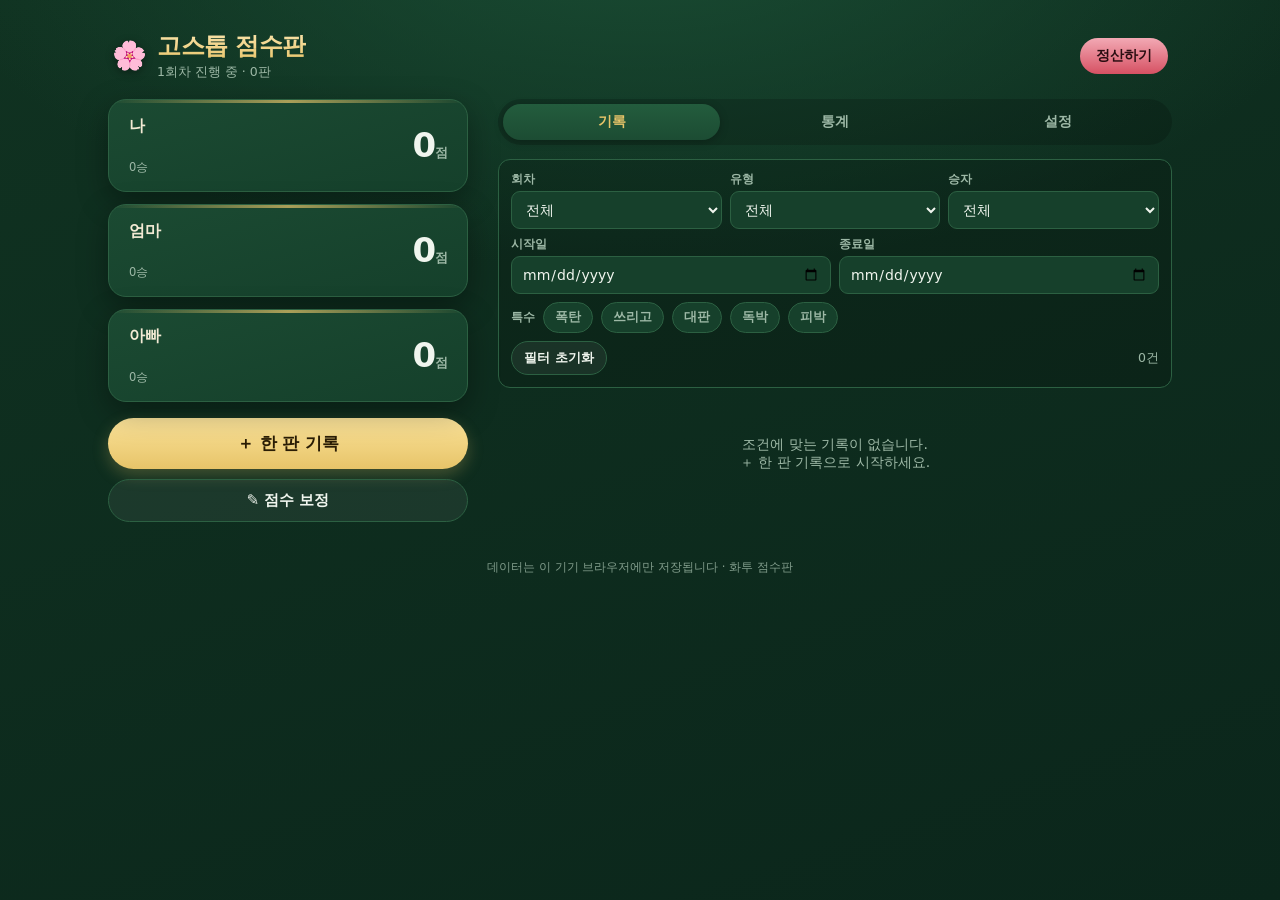
==== index.html @ 6a01e630 "고스톱 점수판 초기 버전 3인(나·엄마·아빠) 고스톱 점수 기록·누적·정산 웹앱. - 점수 엔진(피박·폭탄·쓰리고·대판·독박, 곱연산 중첩, 제로섬) - 정산 회차 관리, 점수 보" ====
<!DOCTYPE html>
<html lang="ko">
<head>
  <meta charset="UTF-8" />
  <meta name="viewport" content="width=device-width, initial-scale=1.0, maximum-scale=1.0, user-scalable=no" />
  <meta name="theme-color" content="#0e2b1f" />
  <title>고스톱 점수판</title>
  <link rel="icon" href="data:image/svg+xml,%3Csvg xmlns='http://www.w3.org/2000/svg' viewBox='0 0 100 100'%3E%3Ctext y='.9em' font-size='90'%3E%F0%9F%8C%B8%3C/text%3E%3C/svg%3E" />
  <!-- PWA: 설치형 웹앱 + 오프라인 -->
  <link rel="manifest" href="manifest.webmanifest" />
  <meta name="mobile-web-app-capable" content="yes" />
  <meta name="apple-mobile-web-app-capable" content="yes" />
  <meta name="apple-mobile-web-app-status-bar-style" content="black-translucent" />
  <meta name="apple-mobile-web-app-title" content="고스톱 점수판" />
  <link rel="apple-touch-icon" href="icons/apple-touch-icon.png" />
  <link rel="stylesheet" href="css/styles.css" />
</head>
<body>
  <div class="app">
    <!-- 헤더 -->
    <header class="app-header">
      <div class="brand">
        <span class="brand-mark" aria-hidden="true">🌸</span>
        <div class="brand-text">
          <h1>고스톱 점수판</h1>
          <p class="period-indicator" id="periodIndicator">현재 회차</p>
        </div>
      </div>
      <button class="btn btn-settle" id="btnSettle" type="button">정산하기</button>
    </header>

    <main class="content">
      <div class="side-col">
      <!-- 누적 점수판 -->
      <section class="standings" id="standings" aria-label="현재 누적 점수"></section>

      <!-- 주요 액션 -->
      <div class="primary-actions">
        <button class="btn btn-primary btn-add" id="btnAddGame" type="button">＋ 한 판 기록</button>
        <button class="btn btn-ghost" id="btnAddCorrection" type="button">✎ 점수 보정</button>
      </div>
      </div><!-- /side-col -->

      <div class="main-col">
      <!-- 탭 -->
      <nav class="tabs" id="tabs" role="tablist">
        <button class="tab is-active" data-tab="history" role="tab" type="button">기록</button>
        <button class="tab" data-tab="stats" role="tab" type="button">통계</button>
        <button class="tab" data-tab="settings" role="tab" type="button">설정</button>
      </nav>

      <!-- 기록 탭 -->
      <section class="tab-panel" id="panel-history" role="tabpanel">
        <div class="filter-bar" id="filterBar">
          <div class="filter-row">
            <label class="field">
              <span class="field-label">회차</span>
              <select id="fPeriod"></select>
            </label>
            <label class="field">
              <span class="field-label">유형</span>
              <select id="fType">
                <option value="">전체</option>
                <option value="game">게임</option>
                <option value="correction">보정</option>
                <option value="settlement">정산</option>
              </select>
            </label>
            <label class="field">
              <span class="field-label">승자</span>
              <select id="fWinner">
                <option value="">전체</option>
                <option value="me">나</option>
                <option value="mom">엄마</option>
                <option value="dad">아빠</option>
              </select>
            </label>
          </div>
          <div class="filter-row">
            <label class="field">
              <span class="field-label">시작일</span>
              <input type="date" id="fFrom" />
            </label>
            <label class="field">
              <span class="field-label">종료일</span>
              <input type="date" id="fTo" />
            </label>
          </div>
          <div class="filter-row chips-row" id="fSpecials">
            <span class="field-label">특수</span>
            <button class="chip chip-sm" data-special="bomb" type="button">폭탄</button>
            <button class="chip chip-sm" data-special="threeGo" type="button">쓰리고</button>
            <button class="chip chip-sm" data-special="daepan" type="button">대판</button>
            <button class="chip chip-sm" data-special="dokbak" type="button">독박</button>
            <button class="chip chip-sm" data-special="pibak" type="button">피박</button>
          </div>
          <div class="filter-row">
            <button class="btn btn-ghost btn-sm" id="btnClearFilter" type="button">필터 초기화</button>
            <span class="filter-count" id="filterCount"></span>
          </div>
        </div>
        <ul class="record-list" id="recordList"></ul>
      </section>

      <!-- 통계 탭 -->
      <section class="tab-panel hidden" id="panel-stats" role="tabpanel">
        <div class="scope-toggle" id="statScope">
          <button class="seg is-active" data-scope="current" type="button">현재 회차</button>
          <button class="seg" data-scope="all" type="button">통산 전체</button>
          <button class="seg" data-scope="period" type="button">지난 회차</button>
        </div>
        <div id="statPeriodPick" class="hidden">
          <label class="field">
            <span class="field-label">회차 선택</span>
            <select id="statPeriodSelect"></select>
          </label>
        </div>
        <div id="statsBody"></div>
      </section>

      <!-- 설정 탭 -->
      <section class="tab-panel hidden" id="panel-settings" role="tabpanel">
        <div class="card setting-card">
          <h3>점당 금액</h3>
          <p class="muted">정산 시 점수를 금액으로 환산해 보여줍니다. 0이면 점수만 표시합니다.</p>
          <label class="field inline">
            <input type="number" id="perPoint" min="0" step="10" />
            <span>원 / 점</span>
          </label>
        </div>
        <div class="card setting-card">
          <h3>데이터 백업 · 복원 · 기기 이전</h3>
          <p class="muted">전체 기록을 파일로 저장하거나, 다른 기기로 옮길 땐 <b>텍스트로 복사</b>해 다른 기기의 <b>붙여넣기로 복원</b>에 붙여넣으세요. 복원하면 현재 데이터를 덮어씁니다.</p>
          <div class="setting-actions">
            <button class="btn btn-ghost" id="btnCopyData" type="button">📋 텍스트로 복사</button>
            <button class="btn btn-ghost" id="btnPasteData" type="button">📥 붙여넣기로 복원</button>
          </div>
          <div class="setting-actions" style="margin-top:8px">
            <button class="btn btn-ghost" id="btnExport" type="button">⬇ 파일로 내보내기</button>
            <button class="btn btn-ghost" id="btnImport" type="button">⬆ 파일에서 가져오기</button>
            <input type="file" id="importFile" accept="application/json,.json" hidden />
          </div>
        </div>
        <div class="card setting-card">
          <h3>정산 이력</h3>
          <div id="settlementHistory"></div>
        </div>
        <div class="card setting-card danger-card">
          <h3>전체 초기화</h3>
          <p class="muted">모든 기록을 삭제합니다. 되돌릴 수 없습니다.</p>
          <button class="btn btn-danger" id="btnReset" type="button">전체 데이터 삭제</button>
        </div>
        <p class="storage-note" id="storageNote"></p>
      </section>
      </div><!-- /main-col -->
    </main>

    <p class="app-foot">데이터는 이 기기 브라우저에만 저장됩니다 · 화투 점수판</p>
  </div>

  <!-- 게임 입력 모달 -->
  <div class="modal-backdrop hidden" id="modalGame">
    <div class="modal" role="dialog" aria-modal="true" aria-labelledby="gameModalTitle">
      <div class="modal-head">
        <h2 id="gameModalTitle">한 판 기록</h2>
        <button class="modal-close" data-close="modalGame" type="button" aria-label="닫기">✕</button>
      </div>
      <div class="modal-body" id="gameModalBody"></div>
    </div>
  </div>

  <!-- 보정 모달 -->
  <div class="modal-backdrop hidden" id="modalCorrection">
    <div class="modal" role="dialog" aria-modal="true" aria-labelledby="corrModalTitle">
      <div class="modal-head">
        <h2 id="corrModalTitle">점수 보정</h2>
        <button class="modal-close" data-close="modalCorrection" type="button" aria-label="닫기">✕</button>
      </div>
      <div class="modal-body" id="corrModalBody"></div>
    </div>
  </div>

  <!-- 정산 모달 -->
  <div class="modal-backdrop hidden" id="modalSettle">
    <div class="modal" role="dialog" aria-modal="true" aria-labelledby="settleModalTitle">
      <div class="modal-head">
        <h2 id="settleModalTitle">정산하기</h2>
        <button class="modal-close" data-close="modalSettle" type="button" aria-label="닫기">✕</button>
      </div>
      <div class="modal-body" id="settleModalBody"></div>
    </div>
  </div>

  <!-- 범용 확인 모달 -->
  <div class="modal-backdrop hidden" id="modalConfirm">
    <div class="modal modal-sm" role="dialog" aria-modal="true">
      <div class="modal-body">
        <p id="confirmText" class="confirm-text"></p>
        <div class="modal-actions">
          <button class="btn btn-ghost" id="confirmCancel" type="button">취소</button>
          <button class="btn btn-danger" id="confirmOk" type="button">확인</button>
        </div>
      </div>
    </div>
  </div>

  <!-- 데이터 텍스트 이전 모달 -->
  <div class="modal-backdrop hidden" id="modalData">
    <div class="modal" role="dialog" aria-modal="true" aria-labelledby="dataModalTitle">
      <div class="modal-head">
        <h2 id="dataModalTitle">데이터</h2>
        <button class="modal-close" data-close="modalData" type="button" aria-label="닫기">✕</button>
      </div>
      <div class="modal-body">
        <p class="muted" id="dataModalDesc"></p>
        <textarea id="dataText" class="data-textarea" spellcheck="false" autocomplete="off"></textarea>
        <div class="errors" id="dataErrors"></div>
        <div class="modal-actions">
          <button class="btn btn-ghost" data-close="modalData" type="button">닫기</button>
          <button class="btn btn-primary" id="dataActionBtn" type="button">확인</button>
        </div>
      </div>
    </div>
  </div>

  <div class="toast hidden" id="toast" role="status"></div>

  <script src="js/config.js"></script>
  <script src="js/scoring.js"></script>
  <script src="js/store.js"></script>
  <script src="js/records.js"></script>
  <script src="js/ledger.js"></script>
  <script src="js/money.js"></script>
  <script src="js/stats.js"></script>
  <script src="js/backup.js"></script>
  <script src="js/ui.js"></script>
  <script src="js/app.js"></script>
</body>
</html>
---- css/styles.css ----
/* ===== 고스톱 점수판 — 화투 테마 ===== */
:root {
  --felt-0: #0b261b;
  --felt-1: #103221;
  --felt-2: #16402b;
  --panel: #1b4a32;
  --panel-2: #15402b;
  --line: #2c6042;
  --gold: #e7c469;
  --gold-soft: #d8b95a;
  --gold-deep: #b9933b;
  --red: #d65163;
  --red-deep: #b23b4c;
  --cream: #f3ead4;
  --ink: #f0f5ee;
  --muted: #9db8a6;
  --pos: #4cd494;
  --neg: #ff7d8d;
  --shadow: 0 10px 30px rgba(0, 0, 0, 0.35);
  --radius: 18px;
  --radius-sm: 12px;
  font-size: 16px;
}

* { box-sizing: border-box; }
.hidden { display: none !important; }

html, body {
  margin: 0;
  padding: 0;
  background:
    radial-gradient(1200px 600px at 50% -10%, #1a4d34 0%, transparent 60%),
    linear-gradient(160deg, var(--felt-1), var(--felt-0));
  color: var(--ink);
  font-family: 'Pretendard', 'Apple SD Gothic Neo', 'Malgun Gothic', system-ui, -apple-system, sans-serif;
  -webkit-font-smoothing: antialiased;
  min-height: 100vh;
}

.app {
  max-width: 560px;
  margin: 0 auto;
  padding: 16px 16px 40px;
  min-height: 100vh;
}

/* ===== 헤더 ===== */
.app-header {
  display: flex;
  align-items: center;
  justify-content: space-between;
  gap: 12px;
  padding: 6px 2px 14px;
}
.brand { display: flex; align-items: center; gap: 10px; }
.brand-mark {
  font-size: 28px;
  filter: drop-shadow(0 2px 4px rgba(0,0,0,.4));
}
.brand-text h1 {
  margin: 0;
  font-size: 21px;
  letter-spacing: -0.02em;
  font-weight: 800;
  background: linear-gradient(180deg, #fbe6b0, var(--gold));
  -webkit-background-clip: text;
  background-clip: text;
  color: transparent;
}
.period-indicator {
  margin: 2px 0 0;
  font-size: 12.5px;
  color: var(--muted);
}

/* ===== 버튼 ===== */
.btn {
  border: none;
  border-radius: 999px;
  font-family: inherit;
  font-weight: 700;
  cursor: pointer;
  transition: transform .08s ease, filter .15s ease, background .15s ease;
  font-size: 15px;
  padding: 11px 18px;
  color: #1a130a;
}
.btn:active { transform: scale(0.97); }
.btn-primary {
  background: linear-gradient(180deg, #fbe39a, var(--gold));
  box-shadow: 0 6px 16px rgba(231,196,105,.25);
  color: #2a1d05;
}
.btn-settle {
  background: linear-gradient(180deg, #f2a9b4, var(--red));
  color: #2a0d11;
  padding: 9px 16px;
  font-size: 14px;
}
.btn-ghost {
  background: rgba(255,255,255,0.06);
  color: var(--ink);
  border: 1px solid var(--line);
}
.btn-ghost:hover { background: rgba(255,255,255,0.1); }
.btn-danger {
  background: linear-gradient(180deg, #e06576, var(--red-deep));
  color: #fff;
}
.btn-sm { padding: 7px 12px; font-size: 13px; }
.btn[disabled] { opacity: .45; cursor: not-allowed; }

/* ===== 누적 점수판 ===== */
.standings {
  display: grid;
  grid-template-columns: repeat(3, 1fr);
  gap: 10px;
  margin-bottom: 16px;
}
.player-card {
  position: relative;
  background: linear-gradient(165deg, var(--panel), var(--panel-2));
  border: 1px solid var(--line);
  border-radius: var(--radius);
  padding: 14px 10px 12px;
  text-align: center;
  box-shadow: var(--shadow);
  overflow: hidden;
}
.player-card::before {
  content: '';
  position: absolute; inset: 0 0 auto 0; height: 3px;
  background: linear-gradient(90deg, transparent, var(--gold), transparent);
  opacity: .7;
}
.player-card.leader::before { opacity: 1; height: 4px; }
.player-card .pc-name {
  font-size: 14px; color: var(--cream); font-weight: 700; margin-bottom: 6px;
  display: flex; align-items: center; justify-content: center; gap: 4px;
}
.player-card .crown { font-size: 13px; }
.player-card .pc-score {
  font-size: 30px; font-weight: 850; letter-spacing: -0.03em; line-height: 1.05;
  font-variant-numeric: tabular-nums;
}
.player-card .pc-score.pos { color: var(--pos); }
.player-card .pc-score.neg { color: var(--neg); }
.player-card .pc-score.zero { color: var(--ink); }
.player-card .pc-unit { font-size: 13px; color: var(--muted); font-weight: 600; }
.player-card .pc-money { font-size: 12px; margin-top: 3px; color: var(--gold); font-weight: 700; min-height: 14px; }
.player-card .pc-sub { font-size: 11.5px; color: var(--muted); margin-top: 4px; }

/* ===== 주요 액션 ===== */
.primary-actions {
  display: flex; gap: 10px; margin-bottom: 18px;
}
.btn-add { flex: 1; font-size: 16.5px; padding: 14px; }

/* ===== 탭 ===== */
.tabs {
  display: flex; gap: 6px;
  background: rgba(0,0,0,.18);
  padding: 5px; border-radius: 999px; margin-bottom: 14px;
}
.tab {
  flex: 1; border: none; background: transparent; color: var(--muted);
  font-family: inherit; font-weight: 700; font-size: 14px; padding: 9px;
  border-radius: 999px; cursor: pointer; transition: all .15s ease;
}
.tab.is-active { background: linear-gradient(180deg, #235c3d, #1c4c33); color: var(--gold); box-shadow: 0 2px 8px rgba(0,0,0,.25); }

.tab-panel.hidden { display: none; }

/* ===== 필터 ===== */
.filter-bar {
  background: rgba(0,0,0,.16); border: 1px solid var(--line);
  border-radius: var(--radius-sm); padding: 12px; margin-bottom: 12px;
}
.filter-row { display: flex; gap: 8px; align-items: flex-end; flex-wrap: wrap; margin-bottom: 8px; }
.filter-row:last-child { margin-bottom: 0; }
.field { display: flex; flex-direction: column; gap: 4px; flex: 1; min-width: 92px; }
.field.inline { flex-direction: row; align-items: center; gap: 8px; }
.field-label { font-size: 11.5px; color: var(--muted); font-weight: 600; }
select, input[type=date], input[type=number], input[type=text] {
  background: var(--felt-2); color: var(--ink);
  border: 1px solid var(--line); border-radius: 9px;
  padding: 9px 10px; font-family: inherit; font-size: 14px; width: 100%;
}
input[type=number] { font-variant-numeric: tabular-nums; }
.chips-row { align-items: center; }
.chip {
  background: var(--felt-2); border: 1px solid var(--line); color: var(--muted);
  border-radius: 999px; padding: 8px 13px; font-family: inherit; font-weight: 700;
  font-size: 13.5px; cursor: pointer; transition: all .12s ease;
}
.chip.is-on { background: linear-gradient(180deg,#fbe39a,var(--gold)); color: #2a1d05; border-color: var(--gold-deep); }
.chip-sm { padding: 6px 11px; font-size: 12.5px; }
.filter-count { font-size: 12.5px; color: var(--muted); margin-left: auto; align-self: center; }

/* ===== 기록 리스트 ===== */
.record-list { list-style: none; margin: 0; padding: 0; display: flex; flex-direction: column; gap: 9px; }
.record-item {
  background: linear-gradient(165deg, var(--panel), var(--panel-2));
  border: 1px solid var(--line); border-radius: var(--radius-sm);
  padding: 12px 13px; box-shadow: 0 4px 12px rgba(0,0,0,.2);
}
.ri-top { display: flex; justify-content: space-between; align-items: center; gap: 8px; margin-bottom: 7px; }
.ri-title { font-weight: 800; font-size: 15px; display: flex; align-items: center; gap: 7px; }
.ri-time { font-size: 11.5px; color: var(--muted); white-space: nowrap; }
.ri-badge {
  font-size: 11px; font-weight: 800; padding: 2px 8px; border-radius: 999px;
  background: rgba(255,255,255,.08); color: var(--gold);
}
.ri-badge.game { color: var(--gold); }
.ri-badge.correction { color: #8fd0ff; }
.ri-badge.settlement { color: #ffb3bd; background: rgba(214,81,99,.16); }
.ri-deltas { display: grid; grid-template-columns: repeat(3,1fr); gap: 6px; margin: 6px 0; }
.ri-delta { text-align: center; background: rgba(0,0,0,.18); border-radius: 8px; padding: 6px 2px; }
.ri-delta .d-name { font-size: 11px; color: var(--muted); }
.ri-delta .d-val { font-size: 16px; font-weight: 800; font-variant-numeric: tabular-nums; }
.d-val.pos { color: var(--pos); } .d-val.neg { color: var(--neg); } .d-val.zero { color: var(--muted); }
.ri-tags { display: flex; flex-wrap: wrap; gap: 5px; margin-top: 6px; }
.tag { font-size: 11px; font-weight: 700; padding: 2px 8px; border-radius: 6px; background: rgba(231,196,105,.14); color: var(--gold); }
.tag.danger { background: rgba(214,81,99,.18); color: #ffb3bd; }
.ri-meta { font-size: 12px; color: var(--muted); margin-top: 4px; }
.ri-actions { display: flex; gap: 6px; justify-content: flex-end; margin-top: 8px; }
.link-btn { background: none; border: none; color: var(--muted); font-family: inherit; font-size: 12.5px; cursor: pointer; padding: 4px 8px; border-radius: 7px; font-weight: 700; }
.link-btn:hover { color: var(--ink); background: rgba(255,255,255,.06); }
.link-btn.danger:hover { color: #ffb3bd; }
.empty-state { text-align: center; color: var(--muted); padding: 36px 12px; font-size: 14px; }

/* ===== 통계 ===== */
.scope-toggle, .seg-group { display: flex; gap: 5px; background: rgba(0,0,0,.18); padding: 4px; border-radius: 999px; margin-bottom: 12px; }
.seg { flex: 1; border: none; background: transparent; color: var(--muted); font-family: inherit; font-weight: 700; font-size: 13px; padding: 8px; border-radius: 999px; cursor: pointer; }
.seg.is-active { background: linear-gradient(180deg,#235c3d,#1c4c33); color: var(--gold); }
.card {
  background: linear-gradient(165deg, var(--panel), var(--panel-2));
  border: 1px solid var(--line); border-radius: var(--radius-sm);
  padding: 14px; margin-bottom: 12px; box-shadow: 0 4px 12px rgba(0,0,0,.18);
}
.card h3 { margin: 0 0 8px; font-size: 15px; color: var(--cream); }
.stat-grid { display: grid; grid-template-columns: repeat(3,1fr); gap: 8px; }
.stat-player { background: rgba(0,0,0,.18); border-radius: 10px; padding: 10px 8px; text-align: center; }
.stat-player .sp-name { font-size: 13px; font-weight: 700; color: var(--cream); margin-bottom: 4px; }
.stat-player .sp-net { font-size: 22px; font-weight: 850; font-variant-numeric: tabular-nums; }
.stat-player .sp-line { font-size: 11.5px; color: var(--muted); margin-top: 3px; }
.stat-player .sp-money { font-size: 11.5px; color: var(--gold); font-weight: 700; margin-top: 2px; min-height: 14px; }
.kv { display: flex; justify-content: space-between; padding: 6px 0; border-bottom: 1px dashed rgba(255,255,255,.08); font-size: 13.5px; }
.kv:last-child { border-bottom: none; }
.kv .k { color: var(--muted); }
.kv .v { font-weight: 700; }

/* ===== 설정 ===== */
.setting-card h3 { font-size: 15px; }
.muted { color: var(--muted); font-size: 12.5px; margin: 0 0 10px; line-height: 1.5; }
.setting-actions { display: flex; gap: 8px; flex-wrap: wrap; }
.danger-card { border-color: rgba(214,81,99,.4); }
.storage-note { font-size: 12px; color: var(--red); text-align: center; margin-top: 8px; }
.app-foot { text-align: center; font-size: 11.5px; color: var(--muted); margin-top: 20px; opacity: .8; }
#settlementHistory .kv .v { font-variant-numeric: tabular-nums; }

/* ===== 모달 ===== */
.modal-backdrop {
  position: fixed; inset: 0; background: rgba(4,12,8,.66);
  display: flex; align-items: flex-end; justify-content: center; z-index: 50;
  padding: 0; backdrop-filter: blur(2px);
}
.modal-backdrop.hidden { display: none; }
.modal {
  background: linear-gradient(180deg, #1c4631, #163b29);
  width: 100%; max-width: 560px; border-radius: 22px 22px 0 0;
  border: 1px solid var(--line); border-bottom: none;
  max-height: 92vh; overflow-y: auto; box-shadow: 0 -10px 40px rgba(0,0,0,.5);
  animation: slideUp .22s ease;
}
.modal-sm { border-radius: 22px; max-width: 380px; align-self: center; margin: auto; }
@keyframes slideUp { from { transform: translateY(40px); opacity: .6; } to { transform: translateY(0); opacity: 1; } }
.modal-head { display: flex; align-items: center; justify-content: space-between; padding: 16px 18px 6px; position: sticky; top: 0; }
.modal-head h2 { margin: 0; font-size: 18px; color: var(--gold); }
.modal-close { background: rgba(255,255,255,.07); border: none; color: var(--ink); width: 32px; height: 32px; border-radius: 50%; font-size: 15px; cursor: pointer; }
.modal-body { padding: 6px 18px 22px; }

/* 모달 폼 요소 */
.form-section { margin-bottom: 16px; }
.form-section > .sec-label { font-size: 13px; color: var(--cream); font-weight: 700; margin-bottom: 8px; display: block; }
.choice-row { display: grid; grid-template-columns: repeat(3,1fr); gap: 8px; }
.choice {
  background: var(--felt-2); border: 1.5px solid var(--line); color: var(--ink);
  border-radius: 12px; padding: 13px 6px; font-family: inherit; font-weight: 800; font-size: 15px;
  cursor: pointer; transition: all .12s ease;
}
.choice.is-on { background: linear-gradient(180deg,#fbe39a,var(--gold)); color: #2a1d05; border-color: var(--gold-deep); box-shadow: 0 3px 10px rgba(231,196,105,.25); }
.choice.dimmed { opacity: .4; }
.stepper { display: flex; align-items: stretch; gap: 8px; }
.stepper button {
  width: 48px; font-size: 22px; font-weight: 800; background: var(--felt-2);
  border: 1.5px solid var(--line); color: var(--gold); border-radius: 12px; cursor: pointer;
}
.stepper input { text-align: center; font-size: 22px; font-weight: 800; }
.hint { font-size: 12px; color: var(--muted); margin-top: 6px; }
.toggle-row { display: flex; gap: 8px; flex-wrap: wrap; }
.toggle-chip {
  background: var(--felt-2); border: 1.5px solid var(--line); color: var(--muted);
  border-radius: 12px; padding: 11px 14px; font-family: inherit; font-weight: 700; font-size: 14px; cursor: pointer; flex: 1;
  transition: all .12s ease;
}
.toggle-chip.is-on { background: linear-gradient(180deg,#f2a9b4,var(--red)); color: #2a0d11; border-color: var(--red-deep); }
.loser-toggles { display: flex; gap: 8px; }
.loser-toggle { flex: 1; }
.preview {
  background: rgba(0,0,0,.22); border: 1px dashed var(--gold-deep);
  border-radius: 14px; padding: 12px; margin-bottom: 14px;
}
.preview .pv-label { font-size: 12px; color: var(--gold); font-weight: 700; margin-bottom: 8px; text-align: center; }
.preview .pv-grid { display: grid; grid-template-columns: repeat(3,1fr); gap: 8px; }
.preview .pv-cell { text-align: center; }
.preview .pv-name { font-size: 12px; color: var(--muted); }
.preview .pv-val { font-size: 24px; font-weight: 850; font-variant-numeric: tabular-nums; }
.preview .pv-formula { font-size: 11.5px; color: var(--muted); text-align: center; margin-top: 8px; }
.modal-actions { display: flex; gap: 10px; margin-top: 8px; }
.modal-actions .btn { flex: 1; padding: 14px; }
.errors { color: #ffb3bd; font-size: 13px; margin-bottom: 10px; min-height: 0; }
.confirm-text { font-size: 15px; line-height: 1.6; margin: 6px 0 18px; }
.corr-row { display: grid; grid-template-columns: 60px 1fr; gap: 10px; align-items: center; margin-bottom: 10px; }
.corr-row .cr-name { font-weight: 800; color: var(--cream); }

/* 정산 모달 */
.settle-summary { display: grid; grid-template-columns: repeat(3,1fr); gap: 8px; margin: 8px 0 14px; }
.settle-cell { background: rgba(0,0,0,.2); border-radius: 12px; padding: 12px 6px; text-align: center; }
.settle-cell .sc-name { font-size: 13px; color: var(--cream); font-weight: 700; }
.settle-cell .sc-val { font-size: 22px; font-weight: 850; font-variant-numeric: tabular-nums; }
.settle-cell .sc-money { font-size: 12px; color: var(--gold); font-weight: 700; margin-top: 2px; }

/* ===== 토스트 ===== */
.toast {
  position: fixed; left: 50%; bottom: 24px; transform: translateX(-50%);
  background: #243; color: var(--ink); padding: 12px 18px; border-radius: 12px;
  border: 1px solid var(--line); box-shadow: var(--shadow); z-index: 100;
  font-size: 14px; font-weight: 600; max-width: 90%; text-align: center;
  animation: toastIn .2s ease;
}
.toast.hidden { display: none; }
.toast.ok { border-color: var(--pos); }
.toast.err { border-color: var(--red); color: #ffd9de; }
@keyframes toastIn { from { transform: translate(-50%, 12px); opacity: 0; } to { transform: translate(-50%, 0); opacity: 1; } }

/* 데이터 이전 텍스트영역 */
.data-textarea {
  width: 100%; min-height: 170px; resize: vertical;
  background: var(--felt-2); color: var(--ink);
  border: 1px solid var(--line); border-radius: 10px; padding: 10px;
  font-family: ui-monospace, 'Consolas', monospace; font-size: 12px; line-height: 1.45;
  margin-bottom: 8px;
}

/* ===== 반응형 ===== */
/* 모달은 태블릿/데스크톱에서 중앙 배치 */
@media (min-width: 600px) {
  .modal-backdrop { align-items: center; }
  .modal { border-radius: 22px; border-bottom: 1px solid var(--line); }
}

/* 태블릿(아이패드 세로 등): 더 널찍한 1열 */
@media (min-width: 720px) and (max-width: 1023px) {
  .app { max-width: 700px; padding: 22px 24px 48px; }
  .brand-text h1 { font-size: 23px; }
  .player-card { padding: 18px 12px 15px; }
  .player-card .pc-score { font-size: 36px; }
  .btn-add { font-size: 17.5px; padding: 16px; }
  .tab { font-size: 15px; padding: 11px; }
  .record-list { display: grid; grid-template-columns: 1fr 1fr; gap: 10px; }
  .empty-state { grid-column: 1 / -1; }
}

/* 노트북/데스크톱/아이패드 가로: 좌측 점수판 고정 + 우측 콘텐츠 2단 */
@media (min-width: 1024px) {
  .app { max-width: 1120px; padding: 24px 28px 52px; }
  .app-header { padding: 6px 4px 18px; }
  .brand-text h1 { font-size: 24px; }

  .content {
    display: grid;
    grid-template-columns: 360px 1fr;
    gap: 30px;
    align-items: start;
  }
  .side-col { position: sticky; top: 24px; }
  .primary-actions { flex-direction: column; }
  .btn-add { font-size: 17px; }

  /* 사이드바 점수판: 세로 리더보드 형태 */
  .side-col .standings { grid-template-columns: 1fr; gap: 12px; margin-bottom: 16px; }
  .side-col .player-card {
    display: grid;
    grid-template-columns: 1fr auto;
    grid-template-areas: "name score" "money score" "sub score";
    align-items: center; text-align: left; padding: 16px 20px;
  }
  .side-col .player-card .pc-name { grid-area: name; justify-content: flex-start; font-size: 16px; margin-bottom: 2px; }
  .side-col .player-card .pc-score { grid-area: score; align-self: center; font-size: 34px; }
  .side-col .player-card .pc-money { grid-area: money; text-align: left; }
  .side-col .player-card .pc-sub { grid-area: sub; text-align: left; }

  .record-list { display: grid; grid-template-columns: 1fr 1fr; gap: 11px; }
  .empty-state { grid-column: 1 / -1; }
  .stat-grid { gap: 10px; }
}

/* 초대형 화면: 기록을 3열로 */
@media (min-width: 1440px) {
  .app { max-width: 1320px; }
  .content { grid-template-columns: 380px 1fr; }
  .main-col .record-list { grid-template-columns: repeat(3, 1fr); }
}
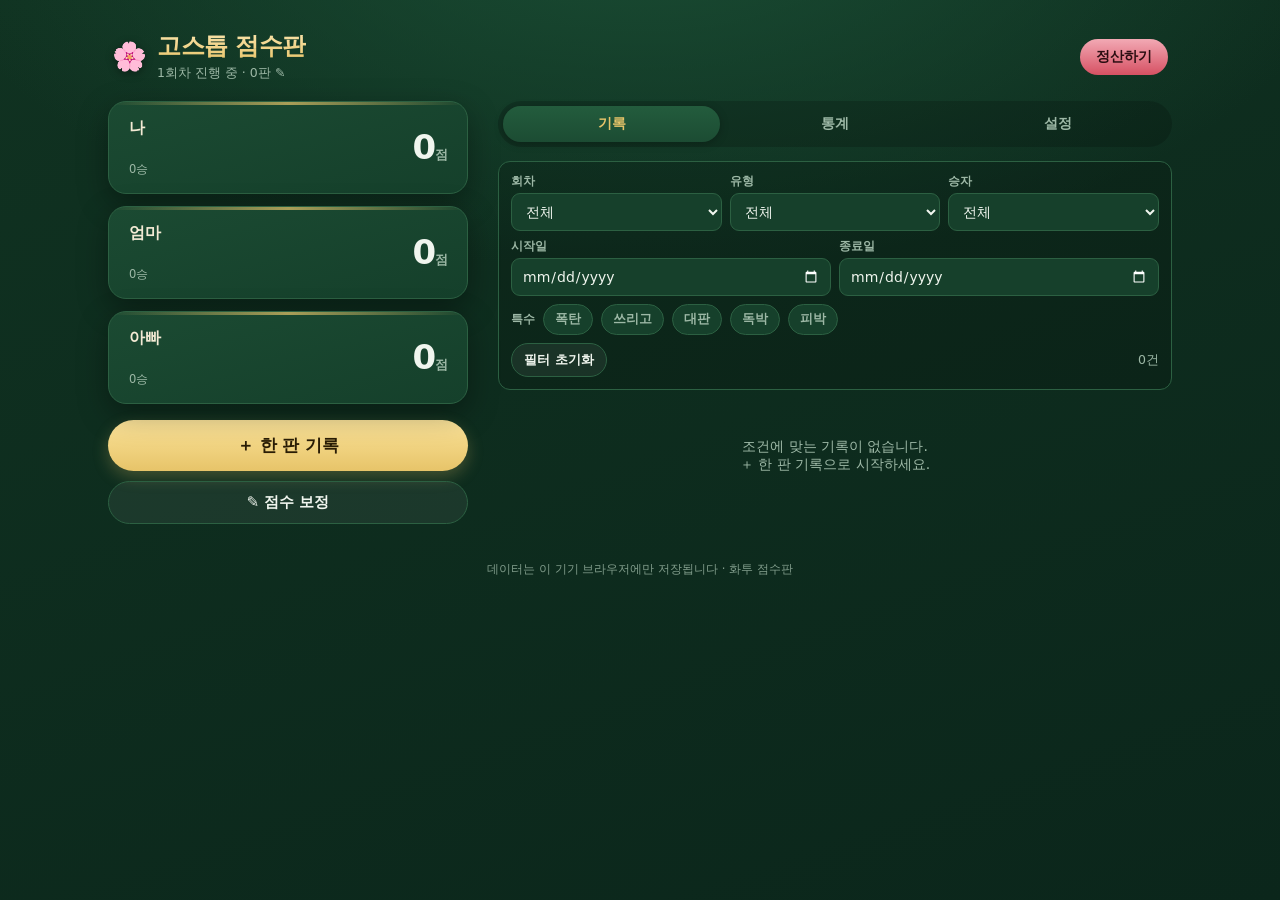
==== commit 35180fa3: "feat: 회차·판 번호 수동 조정 + iOS 날짜 필터 겹침 수정 + 한글 어절 줄바꿈 - 회차·판 표시 번호를 수동 조정하는 수단 추가(헤더 표시 클릭 / 설정 버튼 → 모달)" ====
--- a/index.html
+++ b/index.html
@@ -23,7 +23,7 @@
         <span class="brand-mark" aria-hidden="true">🌸</span>
         <div class="brand-text">
           <h1>고스톱 점수판</h1>
-          <p class="period-indicator" id="periodIndicator">현재 회차</p>
+          <p class="period-indicator" id="periodIndicator" role="button" tabindex="0" title="회차·판 번호 조정">현재 회차</p>
         </div>
       </div>
       <button class="btn btn-settle" id="btnSettle" type="button">정산하기</button>
@@ -76,7 +76,7 @@
               </select>
             </label>
           </div>
-          <div class="filter-row">
+          <div class="filter-row filter-dates">
             <label class="field">
               <span class="field-label">시작일</span>
               <input type="date" id="fFrom" />
@@ -127,6 +127,11 @@
             <input type="number" id="perPoint" min="0" step="10" />
             <span>원 / 점</span>
           </label>
+        </div>
+        <div class="card setting-card">
+          <h3>회차 · 판 번호 조정</h3>
+          <p class="muted">화면에 표시되는 <b>현재 회차</b>와 <b>판</b> 번호를 실제와 맞춥니다. 점수·기록은 그대로 유지되고 표시 번호만 바뀝니다. (헤더의 회차 표시를 눌러도 됩니다.)</p>
+          <button class="btn btn-ghost" id="btnAdjustPeriod" type="button">번호 조정</button>
         </div>
         <div class="card setting-card">
           <h3>데이터 백업 · 복원 · 기기 이전</h3>
@@ -220,6 +225,17 @@
           <button class="btn btn-primary" id="dataActionBtn" type="button">확인</button>
         </div>
       </div>
+    </div>
+  </div>
+
+  <!-- 회차·판 번호 조정 모달 -->
+  <div class="modal-backdrop hidden" id="modalPeriodAdjust">
+    <div class="modal" role="dialog" aria-modal="true" aria-labelledby="periodAdjustTitle">
+      <div class="modal-head">
+        <h2 id="periodAdjustTitle">회차 · 판 번호 조정</h2>
+        <button class="modal-close" data-close="modalPeriodAdjust" type="button" aria-label="닫기">✕</button>
+      </div>
+      <div class="modal-body" id="periodAdjustBody"></div>
     </div>
   </div>
 
--- a/css/styles.css
+++ b/css/styles.css
@@ -20,6 +20,8 @@
   --radius: 18px;
   --radius-sm: 12px;
   font-size: 16px;
+  /* 다크 테마: 네이티브 컨트롤(날짜 선택기 글자/플레이스홀더·스크롤바)도 어둡게 렌더 → 펠트 배경에서 가독성 확보 */
+  color-scheme: dark;
 }
 
 * { box-sizing: border-box; }
@@ -35,6 +37,10 @@
   font-family: 'Pretendard', 'Apple SD Gothic Neo', 'Malgun Gothic', system-ui, -apple-system, sans-serif;
   -webkit-font-smoothing: antialiased;
   min-height: 100vh;
+  /* 한글 줄바꿈을 글자 단위가 아닌 어절(공백) 단위로. 단, 띄어쓰기 없는 긴 토큰은
+     넘치지 않도록 break-word로 비상 줄바꿈 허용. 두 속성 모두 상속되어 전역 적용. */
+  word-break: keep-all;
+  overflow-wrap: break-word;
 }
 
 .app {
@@ -71,7 +77,12 @@
   margin: 2px 0 0;
   font-size: 12.5px;
   color: var(--muted);
-}
+  cursor: pointer;
+  display: inline-block;
+  border-bottom: 1px dashed transparent;
+}
+.period-indicator:hover,
+.period-indicator:focus-visible { color: var(--cream); border-bottom-color: var(--line); outline: none; }
 
 /* ===== 버튼 ===== */
 .btn {
@@ -187,6 +198,17 @@
   padding: 9px 10px; font-family: inherit; font-size: 14px; width: 100%;
 }
 input[type=number] { font-variant-numeric: tabular-nums; }
+/* 날짜 필터(시작일·종료일): iOS Safari의 네이티브 date 컨트롤은 width:100%를 무시하고
+   내부 콘텐츠 폭으로 렌더돼 두 칸이 서로 겹친다. 2열 그리드로 폭을 강제하고,
+   appearance 제거 + min-width:0 으로 칸 안에 들어오도록 한다. */
+.filter-dates { display: grid; grid-template-columns: 1fr 1fr; gap: 8px; align-items: end; }
+.filter-dates .field { min-width: 0; }
+input[type=date] {
+  -webkit-appearance: none;
+  appearance: none;
+  min-width: 0;
+  min-height: 38px; /* iOS에서 값이 비었을 때 높이가 0으로 줄지 않도록 */
+}
 .chips-row { align-items: center; }
 .chip {
   background: var(--felt-2); border: 1px solid var(--line); color: var(--muted);
